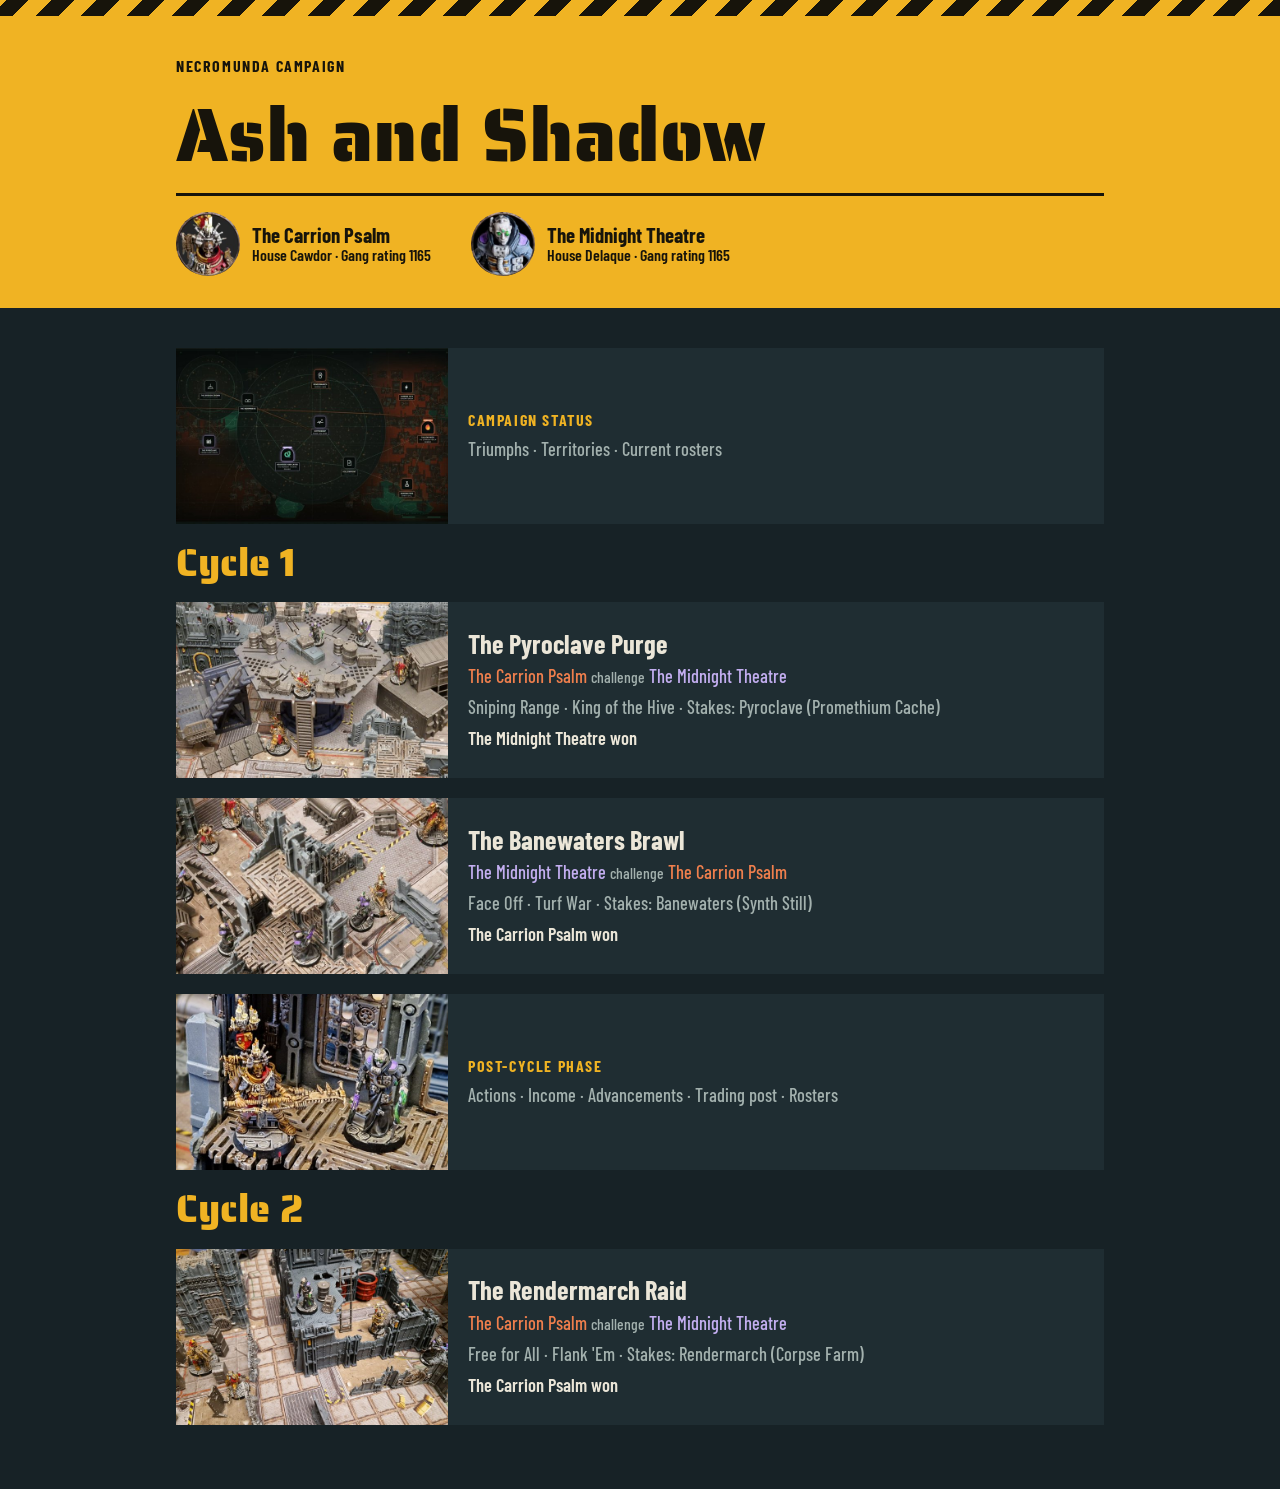
==== index.html @ 80a176b8 "Use the end-of-battle photo for the Rendermarch Raid index card Co-Authored-By: Claude Opus 5.5 <nor" ====
<!doctype html>
<html lang="en">
<head>
<meta charset="utf-8">
<meta name="viewport" content="width=device-width, initial-scale=1, viewport-fit=cover">
<title>Ash and Shadow</title>
<style>
@font-face{font-family:"Saira Stencil One";font-weight:400;font-display:swap;src:url([data-uri]) format("woff2")}@font-face{font-family:"Barlow Condensed";font-weight:500;font-display:swap;src:url([data-uri]) format("woff2")}@font-face{font-family:"Barlow Condensed";font-weight:600;font-display:swap;src:url([data-uri]) format("woff2")}@font-face{font-family:"Barlow Condensed";font-weight:700;font-display:swap;src:url([data-uri]) format("woff2")}
:root {
  color-scheme: dark;
  --bg: #172226; --panel: #1f2d32; --panel-2: #283a40; --line: #3b5058; --ink: #ebe6d8; --muted: #a3b1ae;
  --sodium: #f0b323; --on-sodium: #17140b; --cawdor: #ef7f4d; --delaque: #c3aef0;
  --display: "Saira Stencil One", Impact, "Arial Narrow", sans-serif;
  --label: "Barlow Condensed", "Arial Narrow", Arial, sans-serif;
}
*, *::before, *::after { box-sizing: border-box; }
body { margin: 0; background: var(--bg); color: var(--ink); font-family: var(--label); font-size: 1.15rem; line-height: 1.3; }
img { display: block; max-width: 100%; }
.wrap { max-width: 60rem; margin-inline: auto; padding-left: max(16px, env(safe-area-inset-left, 0px)); padding-right: max(16px, env(safe-area-inset-right, 0px)); }
.hero { background: var(--sodium); color: var(--on-sodium); }
.chevrons { height: 16px; background: repeating-linear-gradient(-45deg, var(--on-sodium) 0 16px, var(--sodium) 16px 32px); }
.hero .wrap { padding-block: 2.5rem 2rem; display: grid; gap: 1.25rem; }
.kicker { margin: 0; font-weight: 700; font-size: 1rem; letter-spacing: .1em; text-transform: uppercase; }
h1 { margin: 0; font-family: var(--display); font-weight: 400; font-size: clamp(2.3rem, 8vw, 4.75rem); line-height: 1; text-wrap: balance; }
.gangs { display: flex; flex-wrap: wrap; gap: .75rem 2.5rem; border-top: 3px solid var(--on-sodium); padding-top: 1rem; }
.gang { display: flex; align-items: center; gap: .75rem; font-size: 1.3rem; font-weight: 700; line-height: 1.1; }
.gang img { width: 4rem; height: 4rem; border-radius: 50%; flex: none; }
.gang span { display: block; font-size: 1rem; font-weight: 600; }
main { padding-block: 2.5rem 4rem; display: grid; gap: 1.25rem; }
h2 { margin: 0; font-family: var(--display); font-weight: 400; font-size: clamp(1.8rem, 5vw, 2.4rem); line-height: 1; color: var(--sodium); }
.battles { display: grid; gap: 1.25rem; }
.battle { display: grid; grid-template-columns: minmax(0, 17rem) minmax(0, 1fr); background: var(--panel); color: inherit; text-decoration: none; }
.battle:hover { background: var(--panel-2); }
.battle:focus-visible { outline: 2px solid var(--sodium); outline-offset: 2px; }
.battle img { width: 100%; height: 100%; min-height: 11rem; object-fit: cover; }
.info { padding: 1rem 1.25rem; display: grid; gap: .45rem; align-content: center; min-width: 0; }
.num { font-weight: 700; font-size: 1rem; letter-spacing: .1em; text-transform: uppercase; color: var(--sodium); }
h3 { margin: 0; font-size: 1.65rem; font-weight: 700; line-height: 1.1; }
.p { color: var(--cawdor); } .t { color: var(--delaque); } .vs { color: var(--muted); font-weight: 500; font-size: .85em; }
.meta { margin: 0; color: var(--muted); font-weight: 500; }
.result { margin: 0; font-weight: 600; }
@media (max-width: 34rem) {
  .battle { grid-template-columns: minmax(0, 1fr); }
  .battle img { height: 11rem; }
}
.battle .ph { display: grid; place-items: center; min-height: 11rem; background: repeating-linear-gradient(-45deg, var(--panel-2) 0 14px, var(--bg) 14px 28px); font-family: var(--label); font-weight: 600; letter-spacing: .08em; text-transform: uppercase; color: var(--muted); }
.triumphs { background: var(--panel); min-width: 0; }
.triumphs summary { cursor: pointer; padding: .9rem 1rem; font-family: var(--label); font-size: 1.15rem; font-weight: 700; letter-spacing: .06em; text-transform: uppercase; color: var(--sodium); }
.triumphs summary:focus-visible { outline: 2px solid var(--sodium); outline-offset: 2px; }
.triumphs .tri-body { padding: 0 1rem 1rem; }
.triumphs .tri-note { margin: 0 0 .75rem; color: var(--muted); font-size: .95rem; }
.triumphs .tri-scroll { overflow-x: auto; }
.triumphs table { width: 100%; border-collapse: collapse; font-family: var(--label); font-size: 1.05rem; }
.triumphs th, .triumphs td { padding: .5rem .6rem; border-bottom: 1px solid var(--line); text-align: left; vertical-align: top; }
.triumphs th { font-size: .9rem; letter-spacing: .06em; text-transform: uppercase; color: var(--muted); font-weight: 600; }
.triumphs td.num, .triumphs th.num { text-align: right; font-variant-numeric: tabular-nums; }
.triumphs .crit { display: block; color: var(--muted); font-size: .95rem; font-weight: 500; }
.triumphs .tri-name { font-weight: 700; color: var(--ink); }
.triumphs .lead { font-weight: 700; }
</style>
</head>
<body>
<header class="hero">
  <div class="chevrons" aria-hidden="true"></div>
  <div class="wrap">
    <p class="kicker">Necromunda campaign</p>
    <h1>Ash and Shadow</h1>
    <div class="gangs">
      <div class="gang"><img src="[data-uri]" alt=""><div>The Carrion Psalm<span>House Cawdor · Gang rating 1165</span></div></div>
      <div class="gang"><img src="[data-uri]" alt=""><div>The Midnight Theatre<span>House Delaque · Gang rating 1165</span></div></div>
    </div>
  </div>
</header>
<main class="wrap">
  <div class="battles">
    <a class="battle" href="status.html">
      <img src="[data-uri]" alt="Map of the campaign area and who holds each territory after Cycle 2.1.">
      <div class="info">
        <span class="num">Campaign status</span>
        <p class="meta">Triumphs · Territories · Current rosters</p>
      </div>
    </a>
  </div>
<h2>Cycle 1</h2>
  <!-- To add a battle, copy one <a class="battle"> block and change its link, photo and text. -->
  <div class="battles">
    <a class="battle" href="1.1.html">
      <img src="[data-uri]" alt="The end of the battle, with Deuteronomy holding the centre of the raised platform.">
      <div class="info">
        <h3>The Pyroclave Purge</h3>
        <p class="meta"><span class="p">The Carrion Psalm</span> <span class="vs">challenge</span> <span class="t">The Midnight Theatre</span></p>
        <p class="meta">Sniping Range · King of the Hive · Stakes: Pyroclave (Promethium Cache)</p>
        <p class="result">The Midnight Theatre won</p>
      </div>
    </a>
    <a class="battle" href="1.2.html">
      <img src="[data-uri]" alt="Mordecai and Deuteronomy in combat beside the rubble, with Delaque fighters around the ruined tower.">
      <div class="info">
        <h3>The Banewaters Brawl</h3>
        <p class="meta"><span class="t">The Midnight Theatre</span> <span class="vs">challenge</span> <span class="p">The Carrion Psalm</span></p>
        <p class="meta">Face Off · Turf War · Stakes: Banewaters (Synth Still)</p>
        <p class="result">The Carrion Psalm won</p>
      </div>
    </a>
    <a class="battle" href="1-post.html">
      <img src="[data-uri]" alt="Mordecai, the Cawdor Word Keeper, and a Delaque fighter in a ruined hab doorway.">
      <div class="info">
        <span class="num">Post-cycle phase</span>
        <p class="meta">Actions · Income · Advancements · Trading post · Rosters</p>
      </div>
    </a>
  </div>
  <h2>Cycle 2</h2>
  <div class="battles">
    <a class="battle" href="2.1.html">
      <img src="[data-uri]" alt="The end of the Rendermarch Raid: Deuteronomy on the vats' upper floor, Mordecai engaged with Mistoffelees on the wall, and Deus and Amen with the Psalm by the bone yard.">
      <div class="info">
        <h3>The Rendermarch Raid</h3>
        <p class="meta"><span class="p">The Carrion Psalm</span> <span class="vs">challenge</span> <span class="t">The Midnight Theatre</span></p>
        <p class="meta">Free for All · Flank 'Em · Stakes: Rendermarch (Corpse Farm)</p>
        <p class="result">The Carrion Psalm won</p>
      </div>
    </a>
  </div>
</main>
</body>
</html>
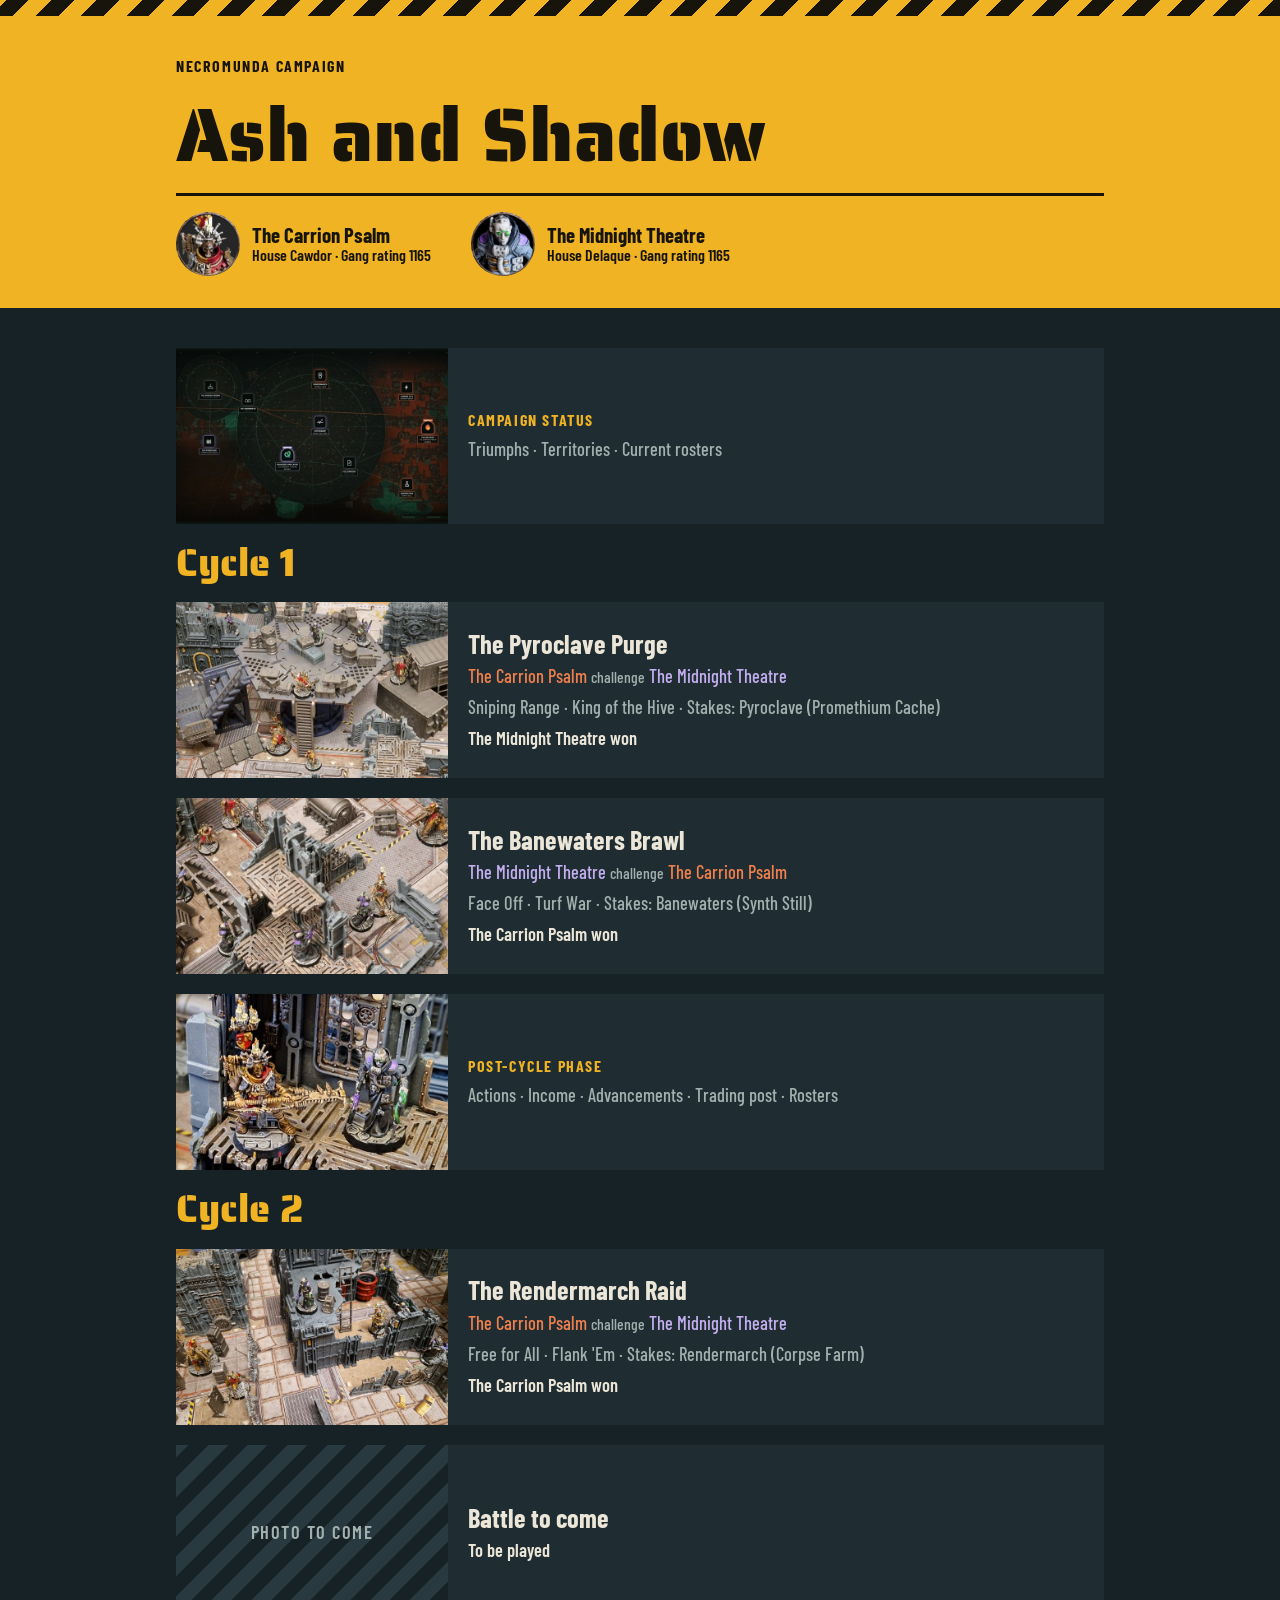
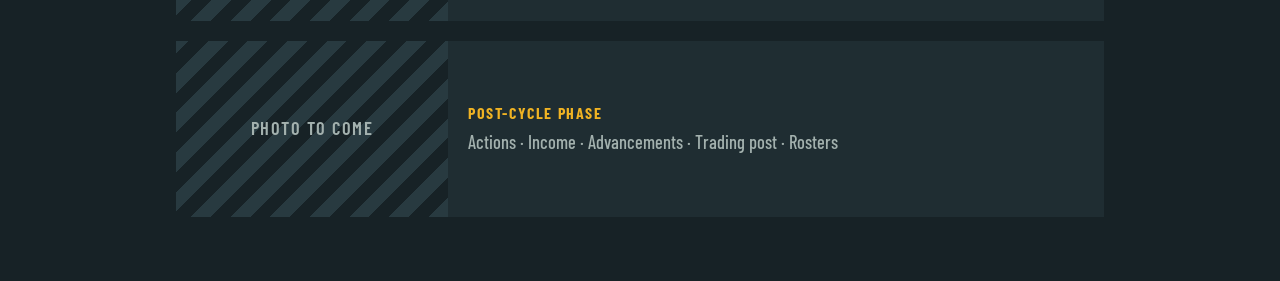
==== commit bc999ac0: "Add placeholder pages for Cycle 2.2 and the Cycle 2 post-cycle phase Co-Authored-By: Claude Opus 5.5" ====
--- a/index.html
+++ b/index.html
@@ -120,6 +120,20 @@
         <p class="meta">Free for All · Flank 'Em · Stakes: Rendermarch (Corpse Farm)</p>
         <p class="result">The Carrion Psalm won</p>
       </div>
+    </a>
+    <a class="battle" href="2.2.html">
+      <div class="ph" aria-hidden="true">Photo to come</div>
+      <div class="info">
+        <h3>Battle to come</h3>
+        <p class="result">To be played</p>
+      </div>
+    </a>
+    <a class="battle" href="2-post.html">
+      <div class="ph" aria-hidden="true">Photo to come</div>
+      <div class="info">
+        <span class="num">Post-cycle phase</span>
+        <p class="meta">Actions · Income · Advancements · Trading post · Rosters</p>
+      </div>
     </a>
   </div>
 </main>
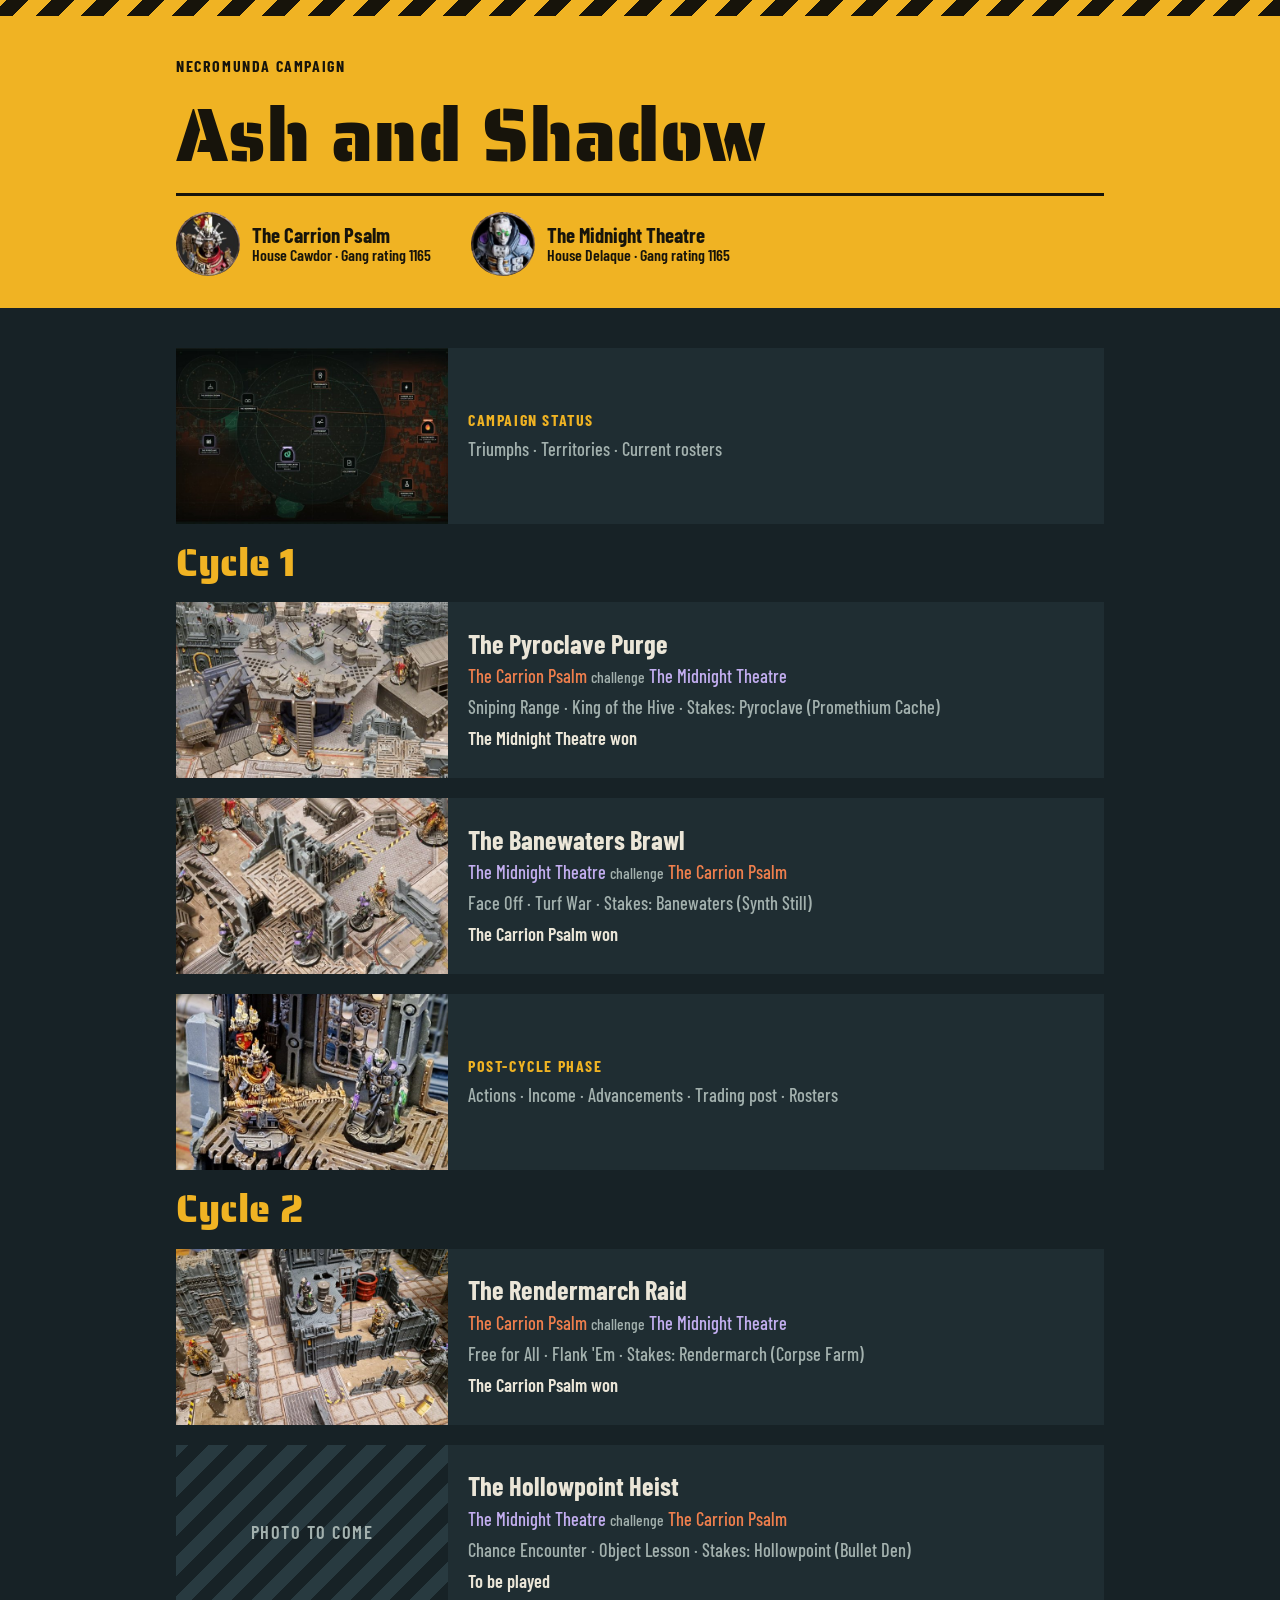
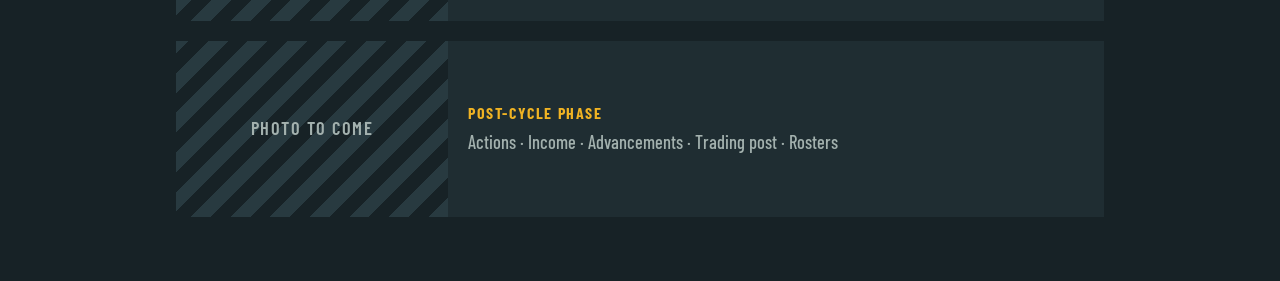
==== commit 2668a265: "Fill in the 2.2 setup and gang lists: The Hollowpoint Heist The Theatre challenge for Hollowpoint (B" ====
--- a/index.html
+++ b/index.html
@@ -124,7 +124,9 @@
     <a class="battle" href="2.2.html">
       <div class="ph" aria-hidden="true">Photo to come</div>
       <div class="info">
-        <h3>Battle to come</h3>
+        <h3>The Hollowpoint Heist</h3>
+        <p class="meta"><span class="t">The Midnight Theatre</span> <span class="vs">challenge</span> <span class="p">The Carrion Psalm</span></p>
+        <p class="meta">Chance Encounter · Object Lesson · Stakes: Hollowpoint (Bullet Den)</p>
         <p class="result">To be played</p>
       </div>
     </a>
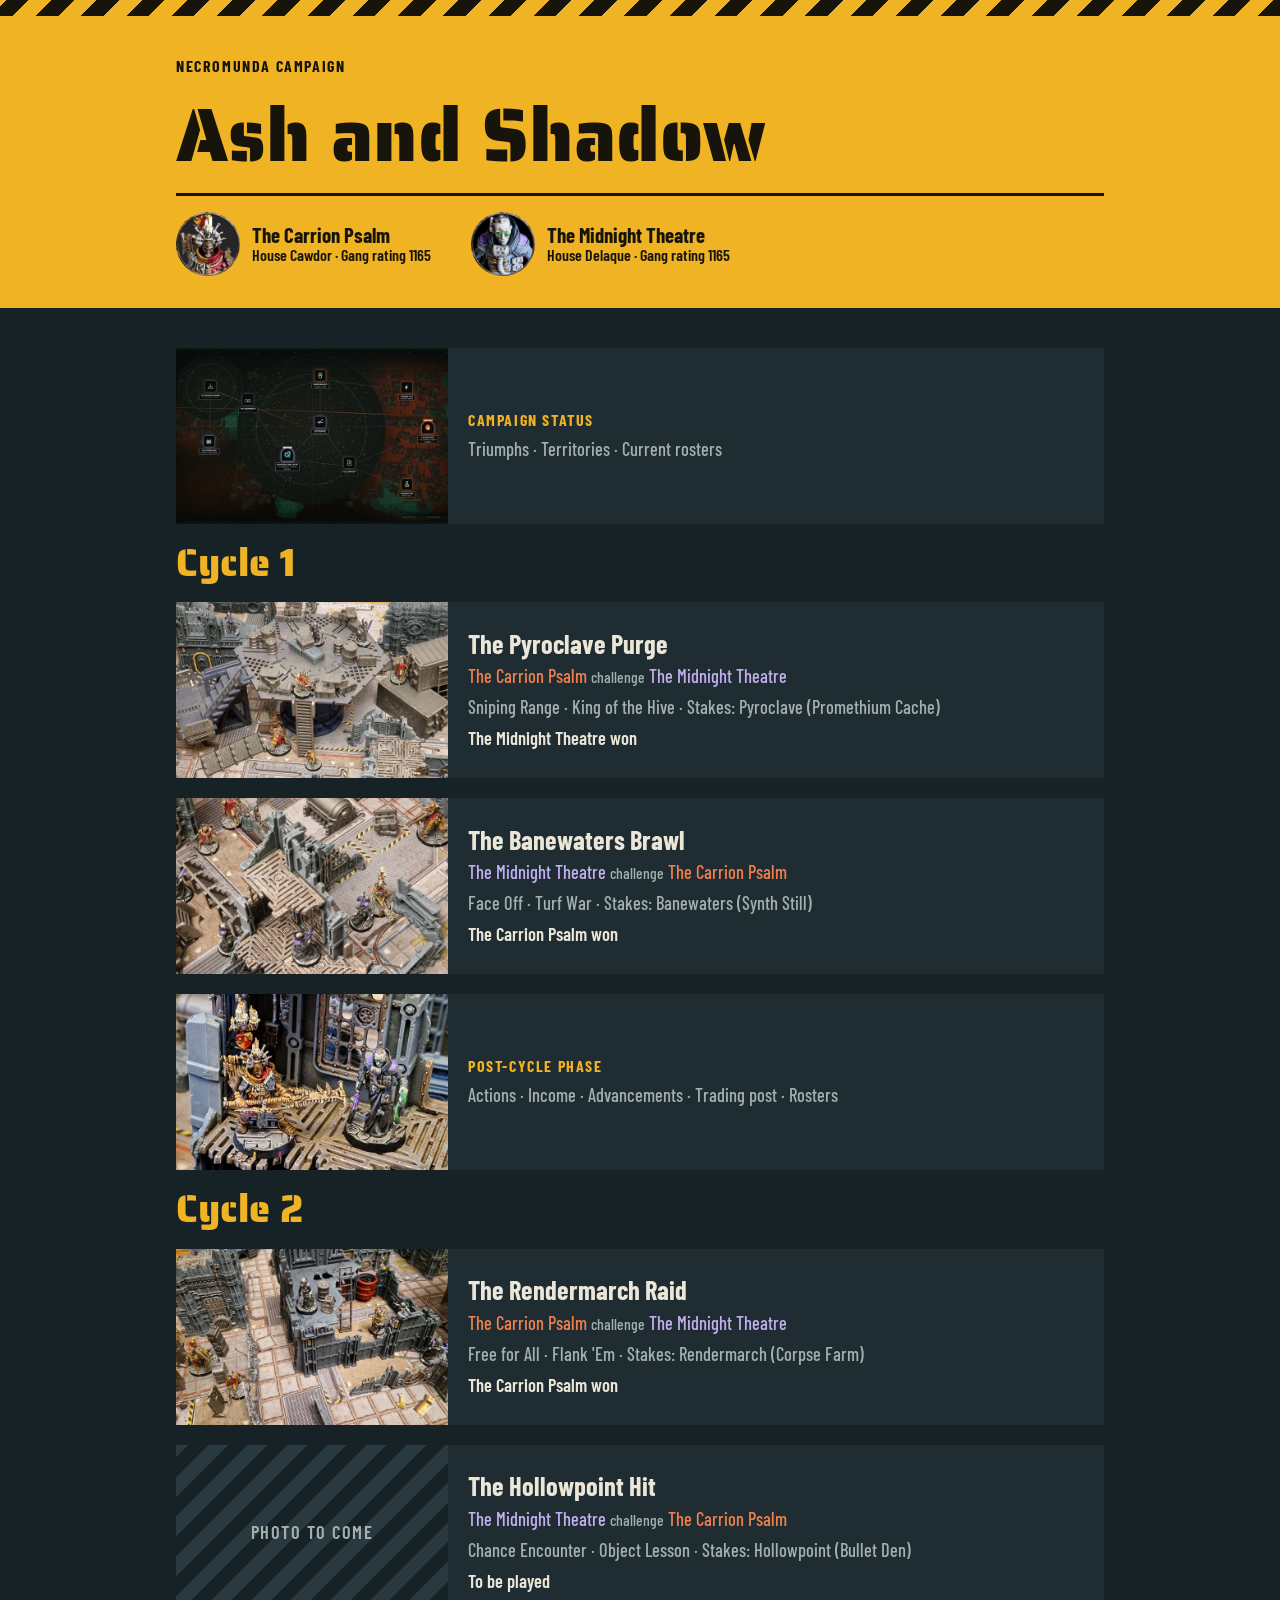
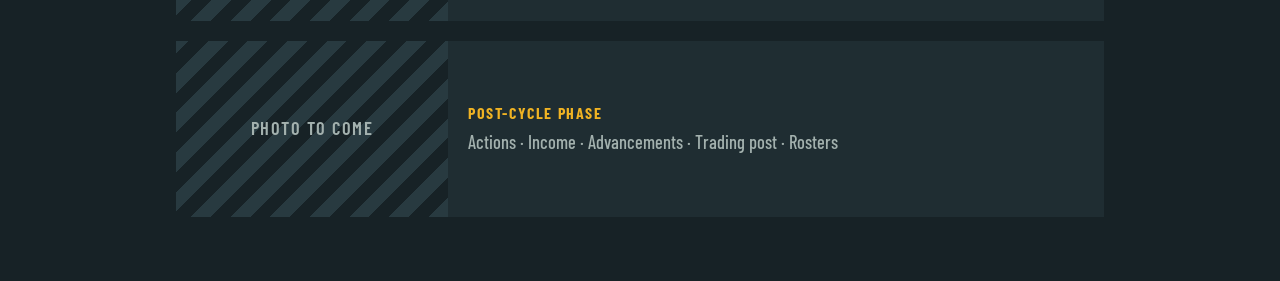
==== commit ea6b06f6: "Name Cycle 2.2 The Hollowpoint Hit Co-Authored-By: Claude Opus 5.5 <noreply@anthropic.com> Claude-Se" ====
--- a/index.html
+++ b/index.html
@@ -124,7 +124,7 @@
     <a class="battle" href="2.2.html">
       <div class="ph" aria-hidden="true">Photo to come</div>
       <div class="info">
-        <h3>The Hollowpoint Heist</h3>
+        <h3>The Hollowpoint Hit</h3>
         <p class="meta"><span class="t">The Midnight Theatre</span> <span class="vs">challenge</span> <span class="p">The Carrion Psalm</span></p>
         <p class="meta">Chance Encounter · Object Lesson · Stakes: Hollowpoint (Bullet Den)</p>
         <p class="result">To be played</p>
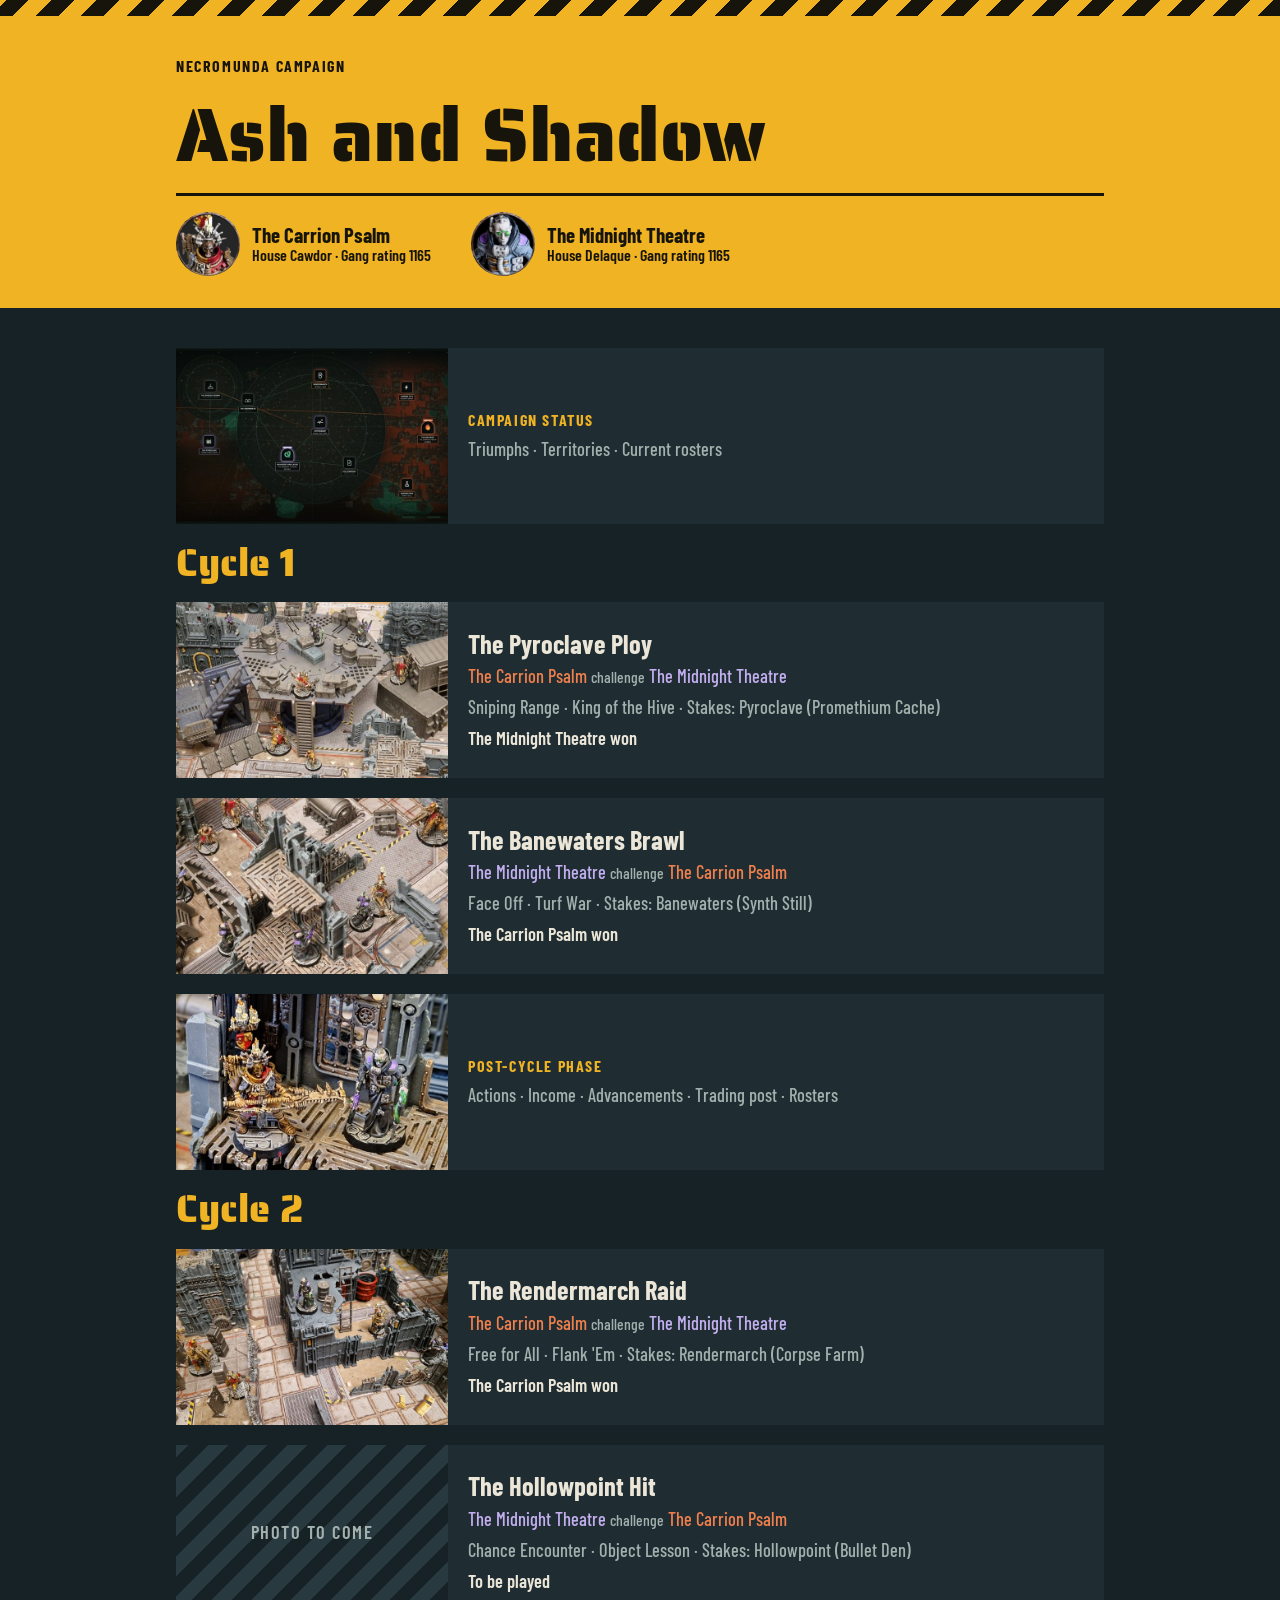
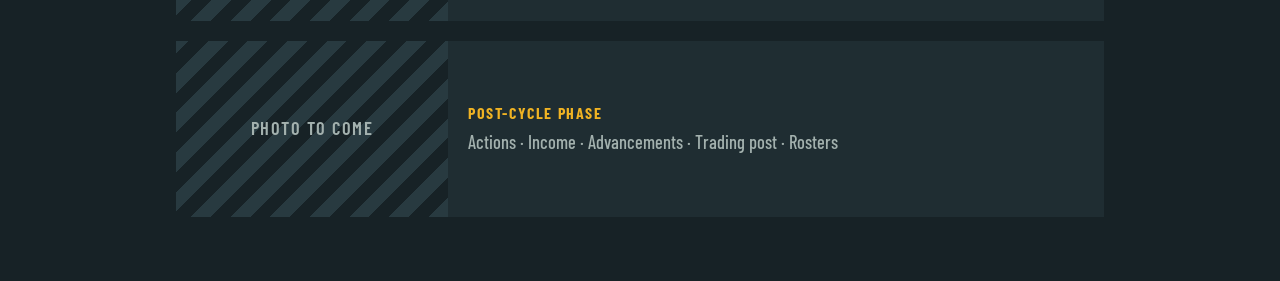
==== commit 6378ee40: "Rename 1.1 The Pyroclave Ploy and set it up as a Delaque trap The Theatre leak word of the cache to " ====
--- a/index.html
+++ b/index.html
@@ -87,7 +87,7 @@
     <a class="battle" href="1.1.html">
       <img src="[data-uri]" alt="The end of the battle, with Deuteronomy holding the centre of the raised platform.">
       <div class="info">
-        <h3>The Pyroclave Purge</h3>
+        <h3>The Pyroclave Ploy</h3>
         <p class="meta"><span class="p">The Carrion Psalm</span> <span class="vs">challenge</span> <span class="t">The Midnight Theatre</span></p>
         <p class="meta">Sniping Range · King of the Hive · Stakes: Pyroclave (Promethium Cache)</p>
         <p class="result">The Midnight Theatre won</p>
